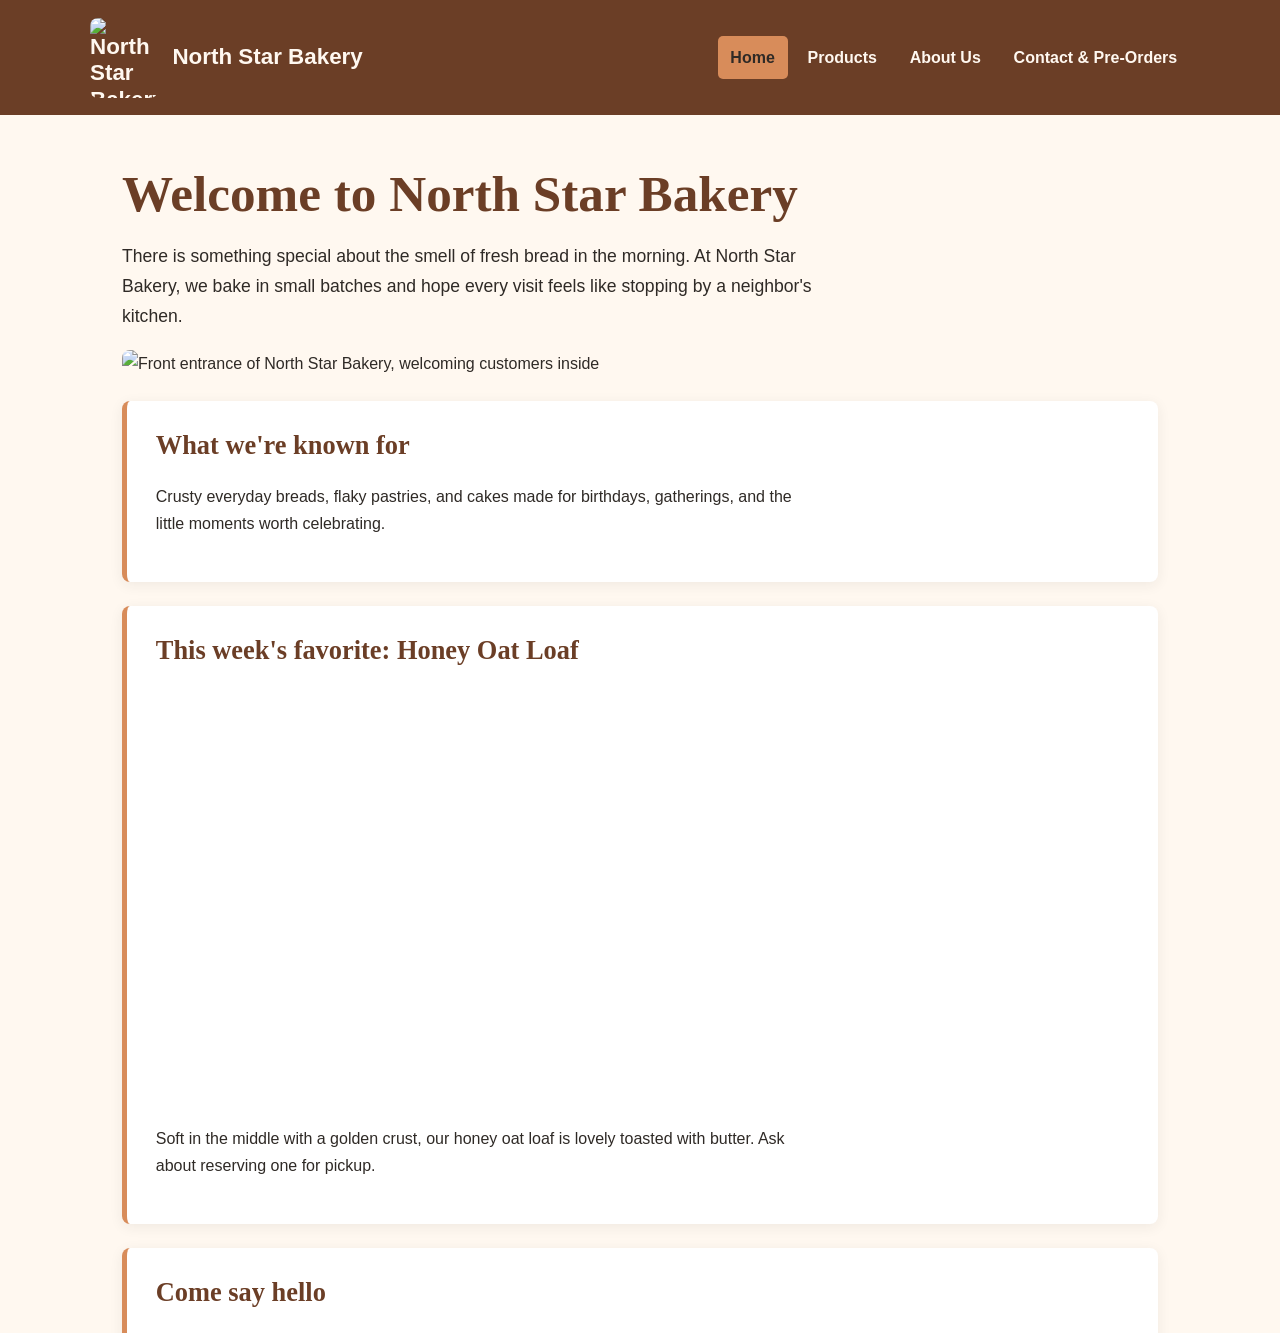
==== index.html @ 47fbe5fc "Add files via upload" ====
<!DOCTYPE html>
<html lang="en">
 <head>
  <meta charset="utf-8"/>
  <meta content="width=device-width, initial-scale=1.0" name="viewport"/>
  <title>
   Home | North Star Bakery
  </title>
  <link href="styles.css" rel="stylesheet"/>
 </head>
 <body>
  <header>
   <div class="brand">
    <img alt="North Star Bakery logo" src="assets/bakery-logo.png" width="90"/>
    <span>
     North Star Bakery
    </span>
   </div>
   <nav aria-label="Main navigation">
    <a aria-current="page" href="index.html">
     Home
    </a>
    <a href="products.html">
     Products
    </a>
    <a href="about.html">
     About Us
    </a>
    <a href="contact.html">
     Contact &amp; Pre-Orders
    </a>
   </nav>
  </header>
  <main>
   <h1>
    Welcome to North Star Bakery
   </h1>
   <p>
    There is something special about the smell of fresh bread in the morning. At North Star Bakery, we bake in small batches and hope every visit feels like stopping by a neighbor's kitchen.
   </p>
   <img alt="Front entrance of North Star Bakery, welcoming customers inside" src="assets/bakery-storefront.jpg"/>
   <section>
    <h2>
     What we're known for
    </h2>
    <p>
     Crusty everyday breads, flaky pastries, and cakes made for birthdays, gatherings, and the little moments worth celebrating.
    </p>
   </section>
   <section>
    <h2>
     This week's favorite: Honey Oat Loaf
    </h2>
    <picture>
     <source media="(min-width: 700px)" srcset="assets/bakery-feature-large.jpg"/>
     <img alt="Featured freshly baked honey oat loaf on a wooden board" src="assets/bakery-feature-small.jpg"/>
    </picture>
    <p>
     Soft in the middle with a golden crust, our honey oat loaf is lovely toasted with butter. Ask about reserving one for pickup.
    </p>
   </section>
   <section>
    <h2>
     Come say hello
    </h2>
    <p>
     <strong>
      Sample location:
     </strong>
     123 Main Street, Your Town (replace with the bakery's real address).
    </p>
    <p>
     <strong>
      Sample hours:
     </strong>
     Tuesday–Friday, 7 a.m.–5 p.m.; Saturday, 8 a.m.–3 p.m.; Sunday–Monday, closed.
    </p>
    <p>
     <a class="cta" href="contact.html">
      Send us a pre-order request
     </a>
     or
     <a href="products.html">
      see what we bake
     </a>
     .
    </p>
   </section>
  </main>
  <footer>
   <p>
    Made with care, shared with neighbors. © 2026 North Star Bakery.
   </p>
   <p>
    Location and opening hours are sample details for this class project.
   </p>
  </footer>
 </body>
</html>
---- styles.css ----
/* North Star Bakery: shared, mobile-first design */
:root{--cream:#FFF8F0;--brown:#6B3E26;--peach:#D88C5A;--charcoal:#2F2A26}*{box-sizing:border-box}html{scroll-behavior:smooth}body{margin:0;background:var(--cream);color:var(--charcoal);font-family:Arial,Helvetica,sans-serif;line-height:1.7}a{color:var(--brown)}a:hover{text-decoration-thickness:2px}a:focus-visible,button:focus-visible,input:focus-visible,select:focus-visible,textarea:focus-visible{outline:3px solid var(--brown);outline-offset:3px}header,footer{background:var(--brown);color:var(--cream)}header{padding:1.1rem max(1.1rem,calc((100vw - 1100px)/2))}header a,footer a{color:var(--cream)}.brand{display:flex;align-items:center;gap:.9rem;font-size:1.4rem;font-weight:700;line-height:1.2}.brand img{width:68px;height:auto;max-height:80px;object-fit:contain}nav{display:flex;flex-wrap:wrap;gap:.45rem;margin-top:1rem}nav a{padding:.5rem .8rem;border-radius:5px;text-decoration:none;font-weight:700}nav a:hover,nav a[aria-current=page]{background:var(--peach);color:var(--charcoal)}main{max-width:1100px;margin:0 auto;padding:1.5rem 1.1rem 3rem}h1,h2,h3{font-family:Georgia,'Times New Roman',serif;line-height:1.2;color:var(--brown)}h1{font-size:clamp(2rem,5vw,3.2rem);margin:.5rem 0 1rem}h2{font-size:1.65rem;margin-top:0}p{max-width:75ch}main>p:first-of-type{font-size:1.1rem}section{background:#fff;border-left:5px solid var(--peach);border-radius:8px;padding:1.25rem;margin:1.5rem 0;box-shadow:0 3px 14px #2f2a2612}img,video{display:block;max-width:100%;height:auto;border-radius:8px}main>img, picture img{width:100%;max-height:420px;object-fit:cover}picture{display:block}figure{margin:1.3rem 0}figure img{width:100%;max-height:440px;object-fit:cover}figcaption{margin-top:.5rem;font-size:.95rem;font-style:italic;color:var(--brown)}.content-grid{display:flex;flex-direction:column;gap:1rem}.content-grid>section{flex:1;margin:0}.cta{display:inline-block;background:var(--brown);color:var(--cream);padding:.7rem 1.1rem;border-radius:6px;font-weight:bold;text-decoration:none}.cta:hover{background:var(--peach);color:var(--charcoal)}fieldset{border:2px solid var(--peach);border-radius:8px;margin:1.2rem 0;padding:1rem}legend{font-weight:bold;color:var(--brown);padding:0 .4rem}label{display:block;margin-top:.8rem;font-weight:bold}input,select,textarea{display:block;width:100%;max-width:650px;margin-top:.3rem;padding:.75rem;border:1px solid var(--brown);border-radius:5px;font:inherit;background:white;color:var(--charcoal)}button{background:var(--brown);color:white;border:0;padding:.85rem 1.5rem;border-radius:6px;font:inherit;font-weight:bold;cursor:pointer}button:hover{background:var(--peach);color:var(--charcoal)}footer{padding:1.2rem max(1.1rem,calc((100vw - 1100px)/2));font-size:.9rem}footer p{margin:.25rem 0}@media(min-width:760px){header{display:flex;align-items:center;justify-content:space-between;gap:2rem}nav{margin:0;justify-content:flex-end}main{padding:2.5rem 2rem 4rem}.content-grid{flex-direction:row;align-items:stretch;gap:1.5rem}section{padding:1.8rem}fieldset{padding:1.5rem}}@media(prefers-reduced-motion:reduce){html{scroll-behavior:auto}}
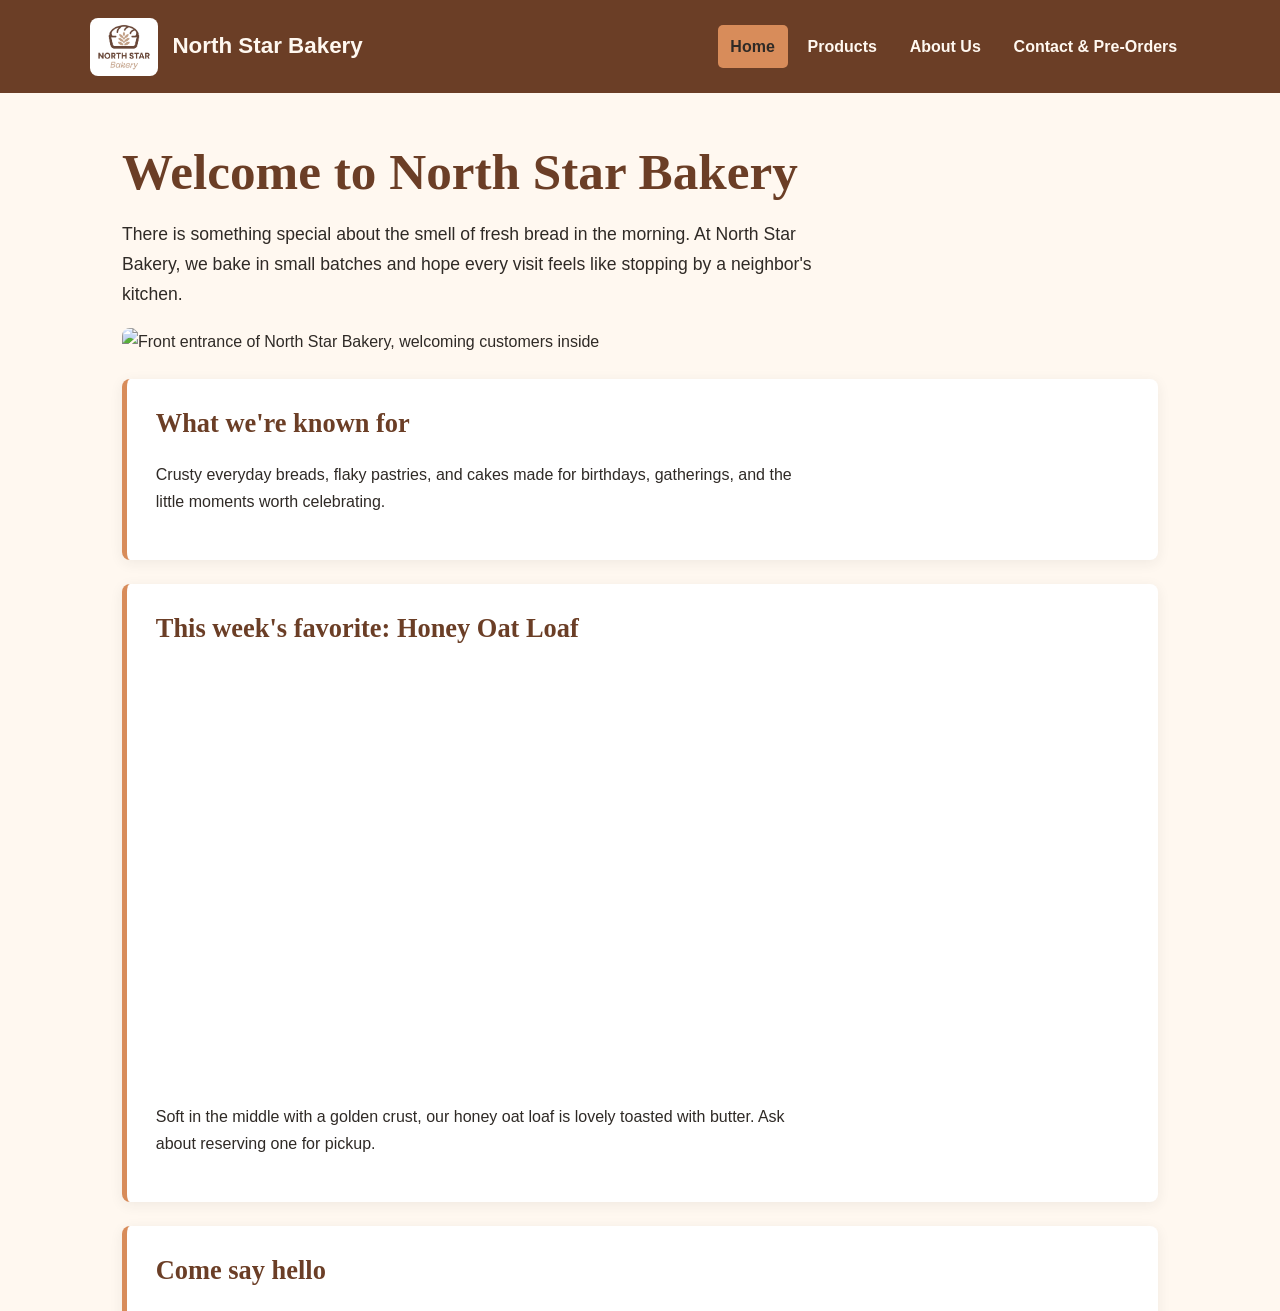
==== commit 5cf45fa9: "Update index.html" ====
--- a/index.html
+++ b/index.html
@@ -11,7 +11,7 @@
  <body>
   <header>
    <div class="brand">
-    <img alt="North Star Bakery logo" src="assets/bakery-logo.png" width="90"/>
+    <img alt="North Star Bakery logo" src="assets/bakery-logo_c.png" width="90"/>
     <span>
      North Star Bakery
     </span>
--- a/styles.css
+++ b/styles.css
@@ -1,2 +1,5 @@
 /* North Star Bakery: shared, mobile-first design */
 :root{--cream:#FFF8F0;--brown:#6B3E26;--peach:#D88C5A;--charcoal:#2F2A26}*{box-sizing:border-box}html{scroll-behavior:smooth}body{margin:0;background:var(--cream);color:var(--charcoal);font-family:Arial,Helvetica,sans-serif;line-height:1.7}a{color:var(--brown)}a:hover{text-decoration-thickness:2px}a:focus-visible,button:focus-visible,input:focus-visible,select:focus-visible,textarea:focus-visible{outline:3px solid var(--brown);outline-offset:3px}header,footer{background:var(--brown);color:var(--cream)}header{padding:1.1rem max(1.1rem,calc((100vw - 1100px)/2))}header a,footer a{color:var(--cream)}.brand{display:flex;align-items:center;gap:.9rem;font-size:1.4rem;font-weight:700;line-height:1.2}.brand img{width:68px;height:auto;max-height:80px;object-fit:contain}nav{display:flex;flex-wrap:wrap;gap:.45rem;margin-top:1rem}nav a{padding:.5rem .8rem;border-radius:5px;text-decoration:none;font-weight:700}nav a:hover,nav a[aria-current=page]{background:var(--peach);color:var(--charcoal)}main{max-width:1100px;margin:0 auto;padding:1.5rem 1.1rem 3rem}h1,h2,h3{font-family:Georgia,'Times New Roman',serif;line-height:1.2;color:var(--brown)}h1{font-size:clamp(2rem,5vw,3.2rem);margin:.5rem 0 1rem}h2{font-size:1.65rem;margin-top:0}p{max-width:75ch}main>p:first-of-type{font-size:1.1rem}section{background:#fff;border-left:5px solid var(--peach);border-radius:8px;padding:1.25rem;margin:1.5rem 0;box-shadow:0 3px 14px #2f2a2612}img,video{display:block;max-width:100%;height:auto;border-radius:8px}main>img, picture img{width:100%;max-height:420px;object-fit:cover}picture{display:block}figure{margin:1.3rem 0}figure img{width:100%;max-height:440px;object-fit:cover}figcaption{margin-top:.5rem;font-size:.95rem;font-style:italic;color:var(--brown)}.content-grid{display:flex;flex-direction:column;gap:1rem}.content-grid>section{flex:1;margin:0}.cta{display:inline-block;background:var(--brown);color:var(--cream);padding:.7rem 1.1rem;border-radius:6px;font-weight:bold;text-decoration:none}.cta:hover{background:var(--peach);color:var(--charcoal)}fieldset{border:2px solid var(--peach);border-radius:8px;margin:1.2rem 0;padding:1rem}legend{font-weight:bold;color:var(--brown);padding:0 .4rem}label{display:block;margin-top:.8rem;font-weight:bold}input,select,textarea{display:block;width:100%;max-width:650px;margin-top:.3rem;padding:.75rem;border:1px solid var(--brown);border-radius:5px;font:inherit;background:white;color:var(--charcoal)}button{background:var(--brown);color:white;border:0;padding:.85rem 1.5rem;border-radius:6px;font:inherit;font-weight:bold;cursor:pointer}button:hover{background:var(--peach);color:var(--charcoal)}footer{padding:1.2rem max(1.1rem,calc((100vw - 1100px)/2));font-size:.9rem}footer p{margin:.25rem 0}@media(min-width:760px){header{display:flex;align-items:center;justify-content:space-between;gap:2rem}nav{margin:0;justify-content:flex-end}main{padding:2.5rem 2rem 4rem}.content-grid{flex-direction:row;align-items:stretch;gap:1.5rem}section{padding:1.8rem}fieldset{padding:1.5rem}}@media(prefers-reduced-motion:reduce){html{scroll-behavior:auto}}
+
+/* Touchstone 4: interactive favorites and inline form feedback */
+.favorites-panel{background:#fff8f0;border:2px solid #d88c5a;border-radius:12px;padding:1.25rem;margin:1.5rem 0}.favorite-actions{display:flex;flex-wrap:wrap;gap:.65rem}.favorite-actions button,.quiet-button{cursor:pointer;padding:.7rem 1rem;border-radius:8px;border:1px solid #6b3e26;background:#6b3e26;color:white}.favorite-actions button[aria-pressed="true"]{background:#fff8f0;color:#6b3e26}.quiet-button{background:transparent;color:#6b3e26;margin-top:.5rem}#favorite-list{padding-left:1.5rem}.field-error{display:block;color:#9c2424;font-size:.9rem;font-weight:700;min-height:1.1rem;margin:.2rem 0 .7rem}input[aria-invalid="true"],select[aria-invalid="true"],textarea[aria-invalid="true"]{border:2px solid #9c2424}#form-status{font-weight:700}button:focus-visible,a:focus-visible,input:focus-visible{outline:3px solid #d88c5a;outline-offset:3px}
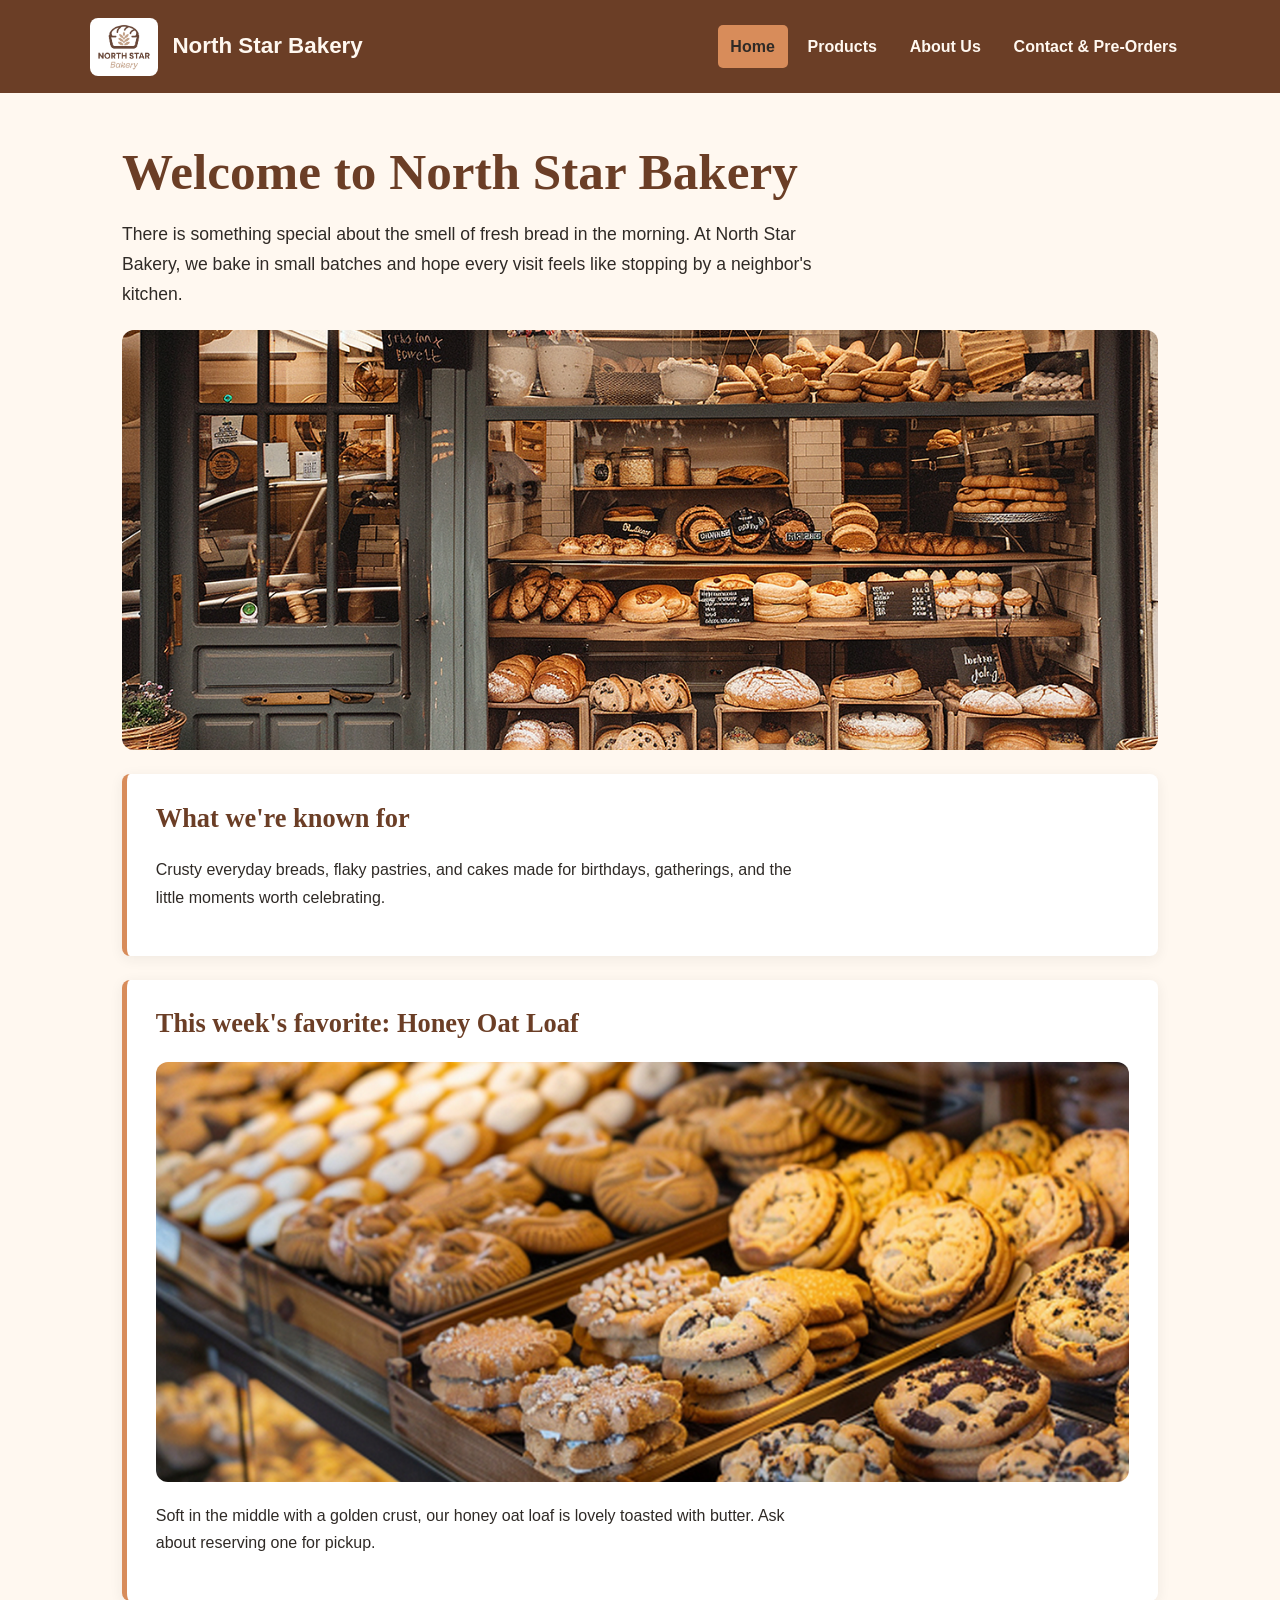
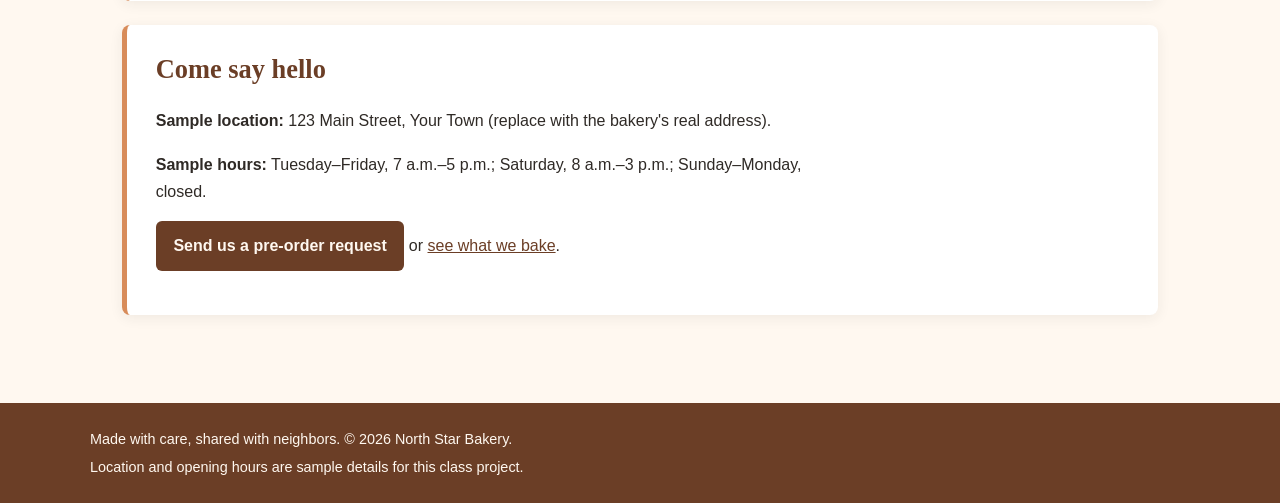
==== commit bc320bb8: "Update index.html" ====
--- a/index.html
+++ b/index.html
@@ -1,99 +1,130 @@
 <!DOCTYPE html>
 <html lang="en">
- <head>
-  <meta charset="utf-8"/>
-  <meta content="width=device-width, initial-scale=1.0" name="viewport"/>
-  <title>
-   Home | North Star Bakery
-  </title>
-  <link href="styles.css" rel="stylesheet"/>
- </head>
- <body>
+<head>
+  <meta charset="UTF-8">
+  <meta name="viewport" content="width=device-width, initial-scale=1.0">
+
+  <title>Home | North Star Bakery</title>
+
+  <link rel="stylesheet" href="styles.css">
+
+  <style>
+    .homepage-image {
+      display: block;
+      max-width: 100%;
+      height: auto;
+      border-radius: 12px;
+      margin: 20px 0;
+    }
+  </style>
+</head>
+
+<body>
   <header>
-   <div class="brand">
-    <img alt="North Star Bakery logo" src="assets/bakery-logo_c.png" width="90"/>
-    <span>
-     North Star Bakery
-    </span>
-   </div>
-   <nav aria-label="Main navigation">
-    <a aria-current="page" href="index.html">
-     Home
-    </a>
-    <a href="products.html">
-     Products
-    </a>
-    <a href="about.html">
-     About Us
-    </a>
-    <a href="contact.html">
-     Contact &amp; Pre-Orders
-    </a>
-   </nav>
+    <div class="brand">
+      <img
+        src="assets/bakery-logo_c.png"
+        alt="North Star Bakery logo"
+        width="90"
+      >
+      <span>North Star Bakery</span>
+    </div>
+
+    <nav aria-label="Main navigation">
+      <a href="index.html" aria-current="page">Home</a>
+      <a href="products.html">Products</a>
+      <a href="about.html">About Us</a>
+      <a href="contact.html">Contact &amp; Pre-Orders</a>
+    </nav>
   </header>
+
   <main>
-   <h1>
-    Welcome to North Star Bakery
-   </h1>
-   <p>
-    There is something special about the smell of fresh bread in the morning. At North Star Bakery, we bake in small batches and hope every visit feels like stopping by a neighbor's kitchen.
-   </p>
-   <img alt="Front entrance of North Star Bakery, welcoming customers inside" src="assets/bakery-storefront.jpg"/>
-   <section>
-    <h2>
-     What we're known for
-    </h2>
+    <h1>Welcome to North Star Bakery</h1>
+
     <p>
-     Crusty everyday breads, flaky pastries, and cakes made for birthdays, gatherings, and the little moments worth celebrating.
+      There is something special about the smell of fresh bread
+      in the morning. At North Star Bakery, we bake in small
+      batches and hope every visit feels like stopping by a
+      neighbor's kitchen.
     </p>
-   </section>
-   <section>
-    <h2>
-     This week's favorite: Honey Oat Loaf
-    </h2>
-    <picture>
-     <source media="(min-width: 700px)" srcset="assets/bakery-feature-large.jpg"/>
-     <img alt="Featured freshly baked honey oat loaf on a wooden board" src="assets/bakery-feature-small.jpg"/>
-    </picture>
+
+    <img
+      class="homepage-image"
+      src="assets/bakery-storefront_c.png"
+      alt="Front entrance of North Star Bakery, welcoming customers inside"
+    >
+
+    <section aria-labelledby="specialties-heading">
+      <h2 id="specialties-heading">What we're known for</h2>
+
+      <p>
+        Crusty everyday breads, flaky pastries, and cakes made
+        for birthdays, gatherings, and the little moments worth
+        celebrating.
+      </p>
+    </section>
+
+    <section aria-labelledby="featured-heading">
+      <h2 id="featured-heading">
+        This week's favorite: Honey Oat Loaf
+      </h2>
+
+      <picture>
+        <source
+          media="(min-width: 700px)"
+          srcset="assets/bakery-feature-large_c.png"
+        >
+        <img
+          class="homepage-image"
+          src="assets/bakery-feature-small_c.png"
+          alt="Featured freshly baked honey oat loaf on a wooden board"
+          loading="lazy"
+        >
+      </picture>
+
+      <p>
+        Soft in the middle with a golden crust, our honey oat
+        loaf is lovely toasted with butter. Ask about reserving
+        one for pickup.
+      </p>
+    </section>
+
+    <section aria-labelledby="visit-heading">
+      <h2 id="visit-heading">Come say hello</h2>
+
+      <p>
+        <strong>Sample location:</strong>
+        123 Main Street, Your Town
+        (replace with the bakery's real address).
+      </p>
+
+      <p>
+        <strong>Sample hours:</strong>
+        Tuesday–Friday, 7 a.m.–5 p.m.;
+        Saturday, 8 a.m.–3 p.m.;
+        Sunday–Monday, closed.
+      </p>
+
+      <p>
+        <a class="cta" href="contact.html">
+          Send us a pre-order request
+        </a>
+        or
+        <a href="products.html">see what we bake</a>.
+      </p>
+    </section>
+  </main>
+
+  <footer>
     <p>
-     Soft in the middle with a golden crust, our honey oat loaf is lovely toasted with butter. Ask about reserving one for pickup.
+      Made with care, shared with neighbors.
+      &copy; 2026 North Star Bakery.
     </p>
-   </section>
-   <section>
-    <h2>
-     Come say hello
-    </h2>
+
     <p>
-     <strong>
-      Sample location:
-     </strong>
-     123 Main Street, Your Town (replace with the bakery's real address).
+      Location and opening hours are sample details
+      for this class project.
     </p>
-    <p>
-     <strong>
-      Sample hours:
-     </strong>
-     Tuesday–Friday, 7 a.m.–5 p.m.; Saturday, 8 a.m.–3 p.m.; Sunday–Monday, closed.
-    </p>
-    <p>
-     <a class="cta" href="contact.html">
-      Send us a pre-order request
-     </a>
-     or
-     <a href="products.html">
-      see what we bake
-     </a>
-     .
-    </p>
-   </section>
-  </main>
-  <footer>
-   <p>
-    Made with care, shared with neighbors. © 2026 North Star Bakery.
-   </p>
-   <p>
-    Location and opening hours are sample details for this class project.
-   </p>
   </footer>
- </body>
+</body>
 </html>
